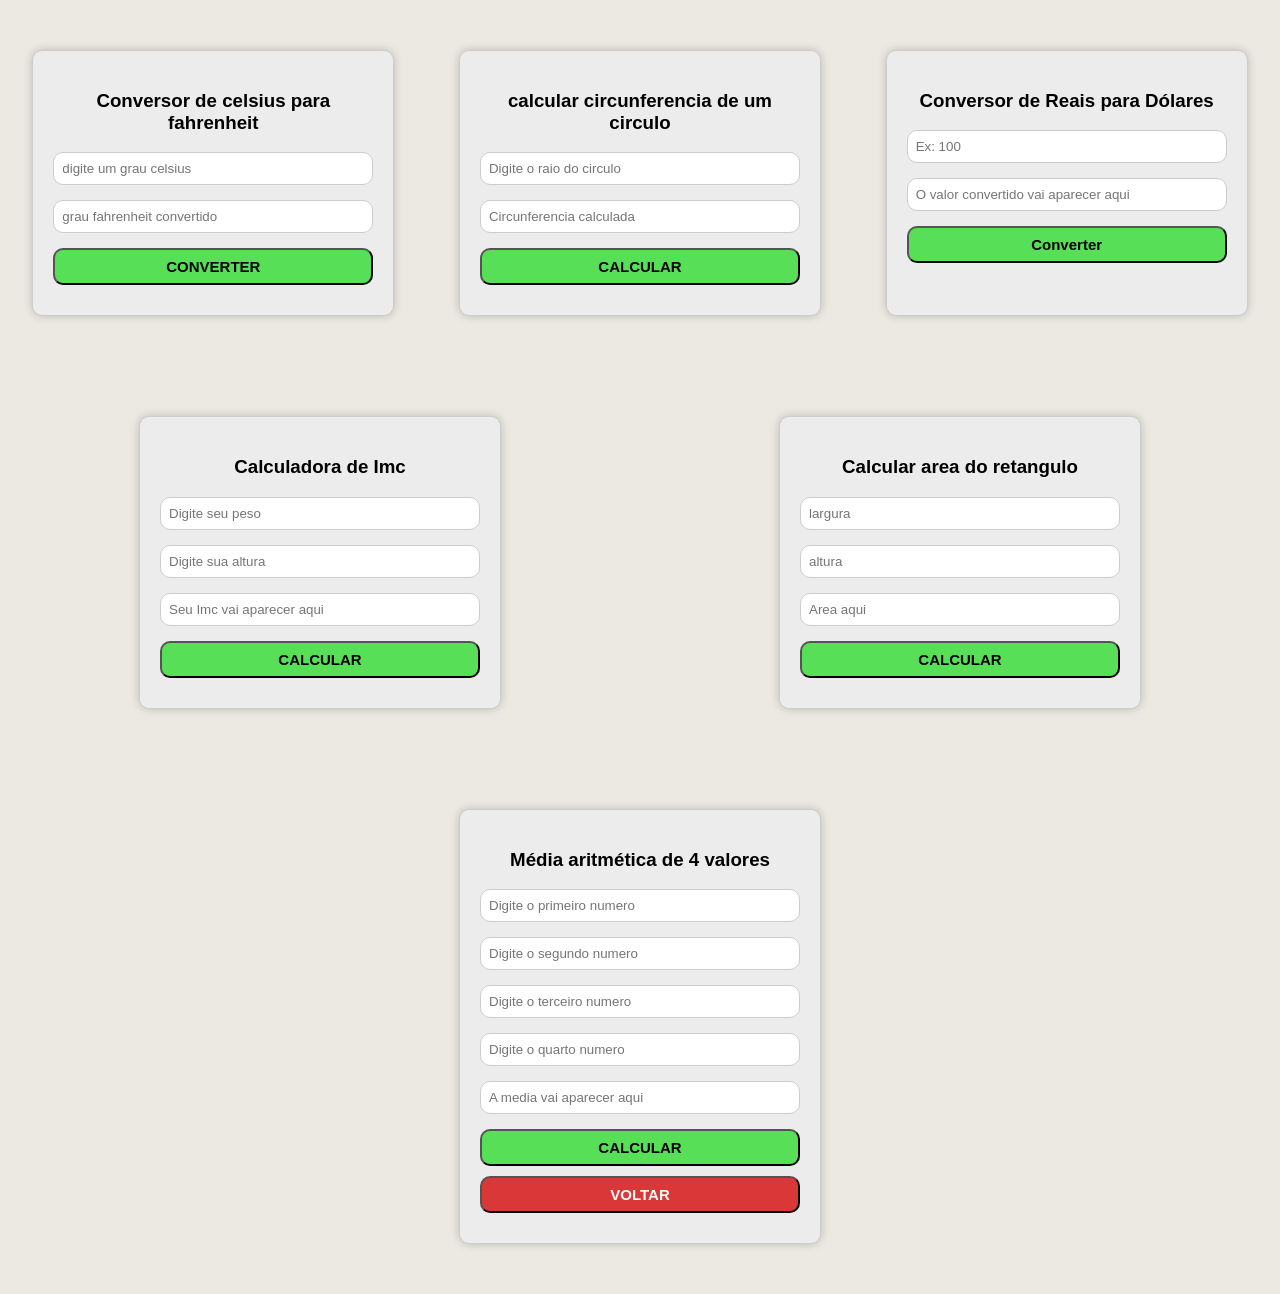
==== HTML/atividade.html @ c0c4fd2a "mn coisa paia" ====
<!DOCTYPE html>
<html lang="pt-BR">

<head>
    <meta charset="UTF-8">
    <meta name="viewport" content="width=device-width, initial-scale=1.0">
    <link rel="stylesheet" href="../CSS/style5.css">
    <title>Atividade de javascript</title>
</head>

<body>
    <div class="container">
        <div class="conversorF">
            <h3>Conversor de celsius para fahrenheit</h3>
            <input type="text" id="celsius" placeholder="digite um grau celsius">
            <input type="text" id="grauFahrenheit" placeholder="grau fahrenheit convertido">
            <button onclick="converterTemperatura()" id="converterGrau">CONVERTER</button>
        </div>
        <div class="conversorF">
            <h3>calcular circunferencia de um circulo</h3>
            <input type="text" id="raio" placeholder="Digite o raio do circulo">
            <input type="text" id="circunferenciaCal" placeholder="Circunferencia calculada">
            <button id="calcularCir">CALCULAR</button>
        </div>
        <div class="conversorF">
            <h3>Conversor de Reais para Dólares</h3>
            <input type="number" id="valorReais" placeholder="Ex: 100" min="0">
            <input type="text" id="resultadoDolar" placeholder="O valor convertido vai aparecer aqui">
            <button onclick="converterDolar()">Converter</button>
        </div>
    </div>
    
    <div class="container-2">
        <div class="conversorF">
            <h3>Calculadora de Imc</h3>
            <input type="text" id="peso" placeholder="Digite seu peso">
            <input type="text" id="altura" placeholder="Digite sua altura">
            <input type="text" id="resultado" placeholder="Seu Imc vai aparecer aqui">
            <button onclick="calcularImc()" id="calcular">CALCULAR</button>
        </div>

        <div class="conversorF">
            <h3>Calcular area do retangulo</h3>
            <input type="text" id="largura" placeholder="largura">
            <input type="text" id="altura1" placeholder="altura">
            <input type="text" id="resultadoArea" placeholder="Area aqui">
            <button onclick="calcularArea()" id="calcularArea">CALCULAR</button>
        </div>
    </div>

    <div class="conversorF">
        <h3>Média aritmética de 4 valores</h3>
        <input type="text" id="number-1" placeholder="Digite o primeiro numero">
        <input type="text" id="number-2" placeholder="Digite o segundo numero">
        <input type="text" id="number-3" placeholder="Digite o terceiro numero">
        <input type="text" id="number-4" placeholder="Digite o quarto numero">
        <input type="text" id="mediaCalculada" placeholder="A media vai aparecer aqui">
        <button onclick="calcularMedia()" id="calcular-m">CALCULAR</button>
        <button id="voltar" class="ocultar">VOLTAR</button>
    </div>


    <script src="../JS/atividade.js"></script>
</body>

</html>
---- CSS/style5.css ----
body {
    margin: 0;
    font-family: Arial, sans-serif;
    background-color: rgb(236, 232, 226);
}

.conversorF {
    background-color: rgb(236, 236, 236);
    box-shadow: 0 0 10px rgba(0, 0, 0, 0.2);
    border: 1px solid #ccc;
    max-width: 25%;
    border-radius: 10px;
    padding: 20px;
    margin: 50px auto;
    transition: transform 0.3s ease;

    & input {
        width: 100%;
        margin-bottom: 15px;
        padding: 8px;
        border: 1px solid #ccc;
        box-sizing: border-box;
        border-radius: 10px;
    }

    & button {
        width: 100%;
        cursor: pointer;
        background-color: rgb(87, 224, 87);
        padding: 8px;
        transition: background 0.3s ease;
        border-radius: 10px;
        font-weight: bold;
        font-size: 15px;
        margin-bottom: 10px;
    }
    & .ocultar {
        background-color: rgb(218, 56, 56);
        color: #ffffff;
    }
    & .ocultar:hover {
        background-color: rgb(165, 65, 65);
    }

    & button:hover {
        background-color: rgb(47, 172, 47);
    }

    & h3 {
        text-align: center;
    }
}

.conversorF:hover {
    transform: translateY(-5px);
}

.container {
    display: flex;
    justify-content: space-around;
}

.container-2{
    display: flex;
    justify-content: space-around;
}
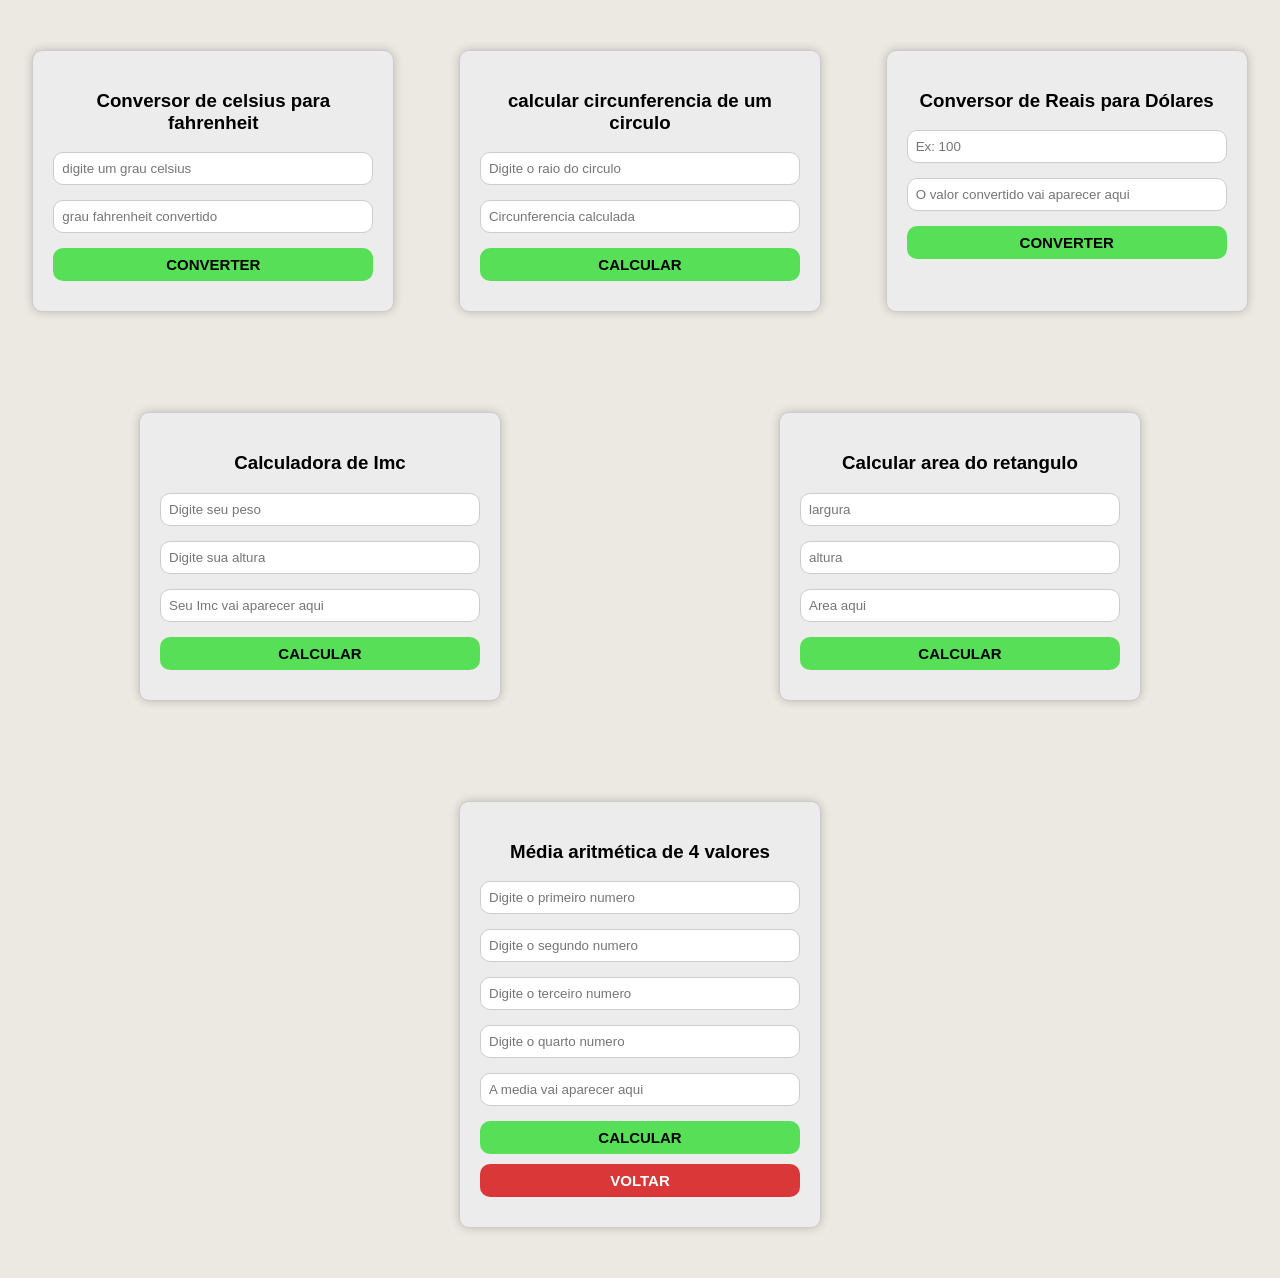
==== commit 955ee662: "neymar" ====
--- a/HTML/atividade.html
+++ b/HTML/atividade.html
@@ -26,10 +26,10 @@
             <h3>Conversor de Reais para Dólares</h3>
             <input type="number" id="valorReais" placeholder="Ex: 100" min="0">
             <input type="text" id="resultadoDolar" placeholder="O valor convertido vai aparecer aqui">
-            <button onclick="converterDolar()">Converter</button>
+            <button onclick="converterDolar()">CONVERTER</button>
         </div>
     </div>
-    
+
     <div class="container-2">
         <div class="conversorF">
             <h3>Calculadora de Imc</h3>
@@ -56,7 +56,7 @@
         <input type="text" id="number-4" placeholder="Digite o quarto numero">
         <input type="text" id="mediaCalculada" placeholder="A media vai aparecer aqui">
         <button onclick="calcularMedia()" id="calcular-m">CALCULAR</button>
-        <button id="voltar" class="ocultar">VOLTAR</button>
+        <button onclick="limparCampos()"  id="voltar" class="ocultar">VOLTAR</button>
     </div>
 
 
--- a/CSS/style5.css
+++ b/CSS/style5.css
@@ -33,6 +33,7 @@
         font-weight: bold;
         font-size: 15px;
         margin-bottom: 10px;
+        border: none;
     }
     & .ocultar {
         background-color: rgb(218, 56, 56);
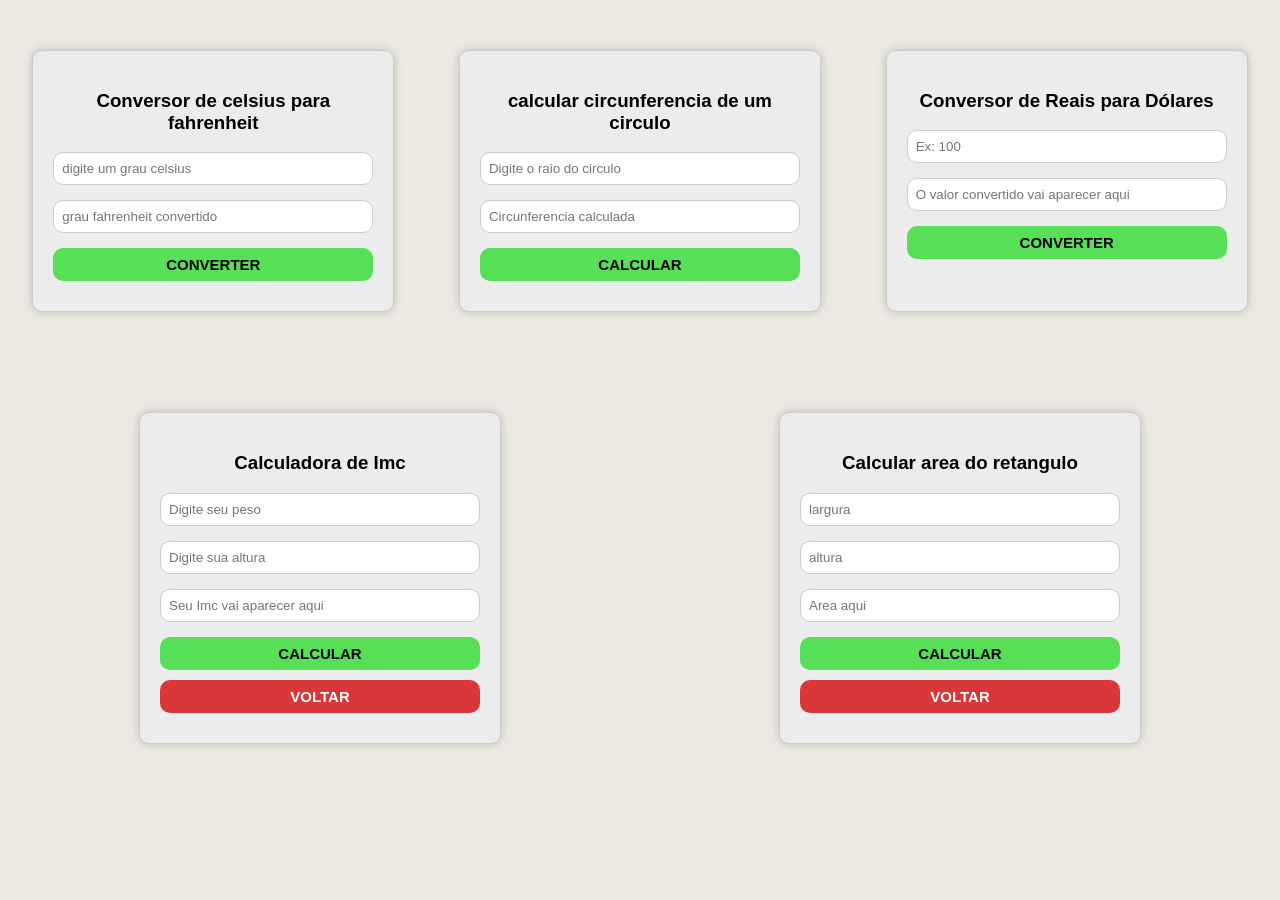
==== commit 6300b24d: "gfgfgf" ====
--- a/HTML/atividade.html
+++ b/HTML/atividade.html
@@ -37,6 +37,7 @@
             <input type="text" id="altura" placeholder="Digite sua altura">
             <input type="text" id="resultado" placeholder="Seu Imc vai aparecer aqui">
             <button onclick="calcularImc()" id="calcular">CALCULAR</button>
+            <button onclick="limparCampos('peso', 'altura')" id="voltar" class="ocultar">VOLTAR</button>
         </div>
 
         <div class="conversorF">
@@ -45,10 +46,11 @@
             <input type="text" id="altura1" placeholder="altura">
             <input type="text" id="resultadoArea" placeholder="Area aqui">
             <button onclick="calcularArea()" id="calcularArea">CALCULAR</button>
+            <button onclick="limparCampos('largura', 'altura1')" id="voltar" class="ocultar">VOLTAR</button>
         </div>
     </div>
 
-    <div class="conversorF">
+    <!-- <div class="conversorF">
         <h3>Média aritmética de 4 valores</h3>
         <input type="text" id="number-1" placeholder="Digite o primeiro numero">
         <input type="text" id="number-2" placeholder="Digite o segundo numero">
@@ -56,8 +58,8 @@
         <input type="text" id="number-4" placeholder="Digite o quarto numero">
         <input type="text" id="mediaCalculada" placeholder="A media vai aparecer aqui">
         <button onclick="calcularMedia()" id="calcular-m">CALCULAR</button>
-        <button onclick="limparCampos()"  id="voltar" class="ocultar">VOLTAR</button>
-    </div>
+        <button onclick="limparCampos('number-1', 'number-2', 'number-3', 'number-4')"  id="voltar" class="ocultar">VOLTAR</button>
+    </div> -->
 
 
     <script src="../JS/atividade.js"></script>
